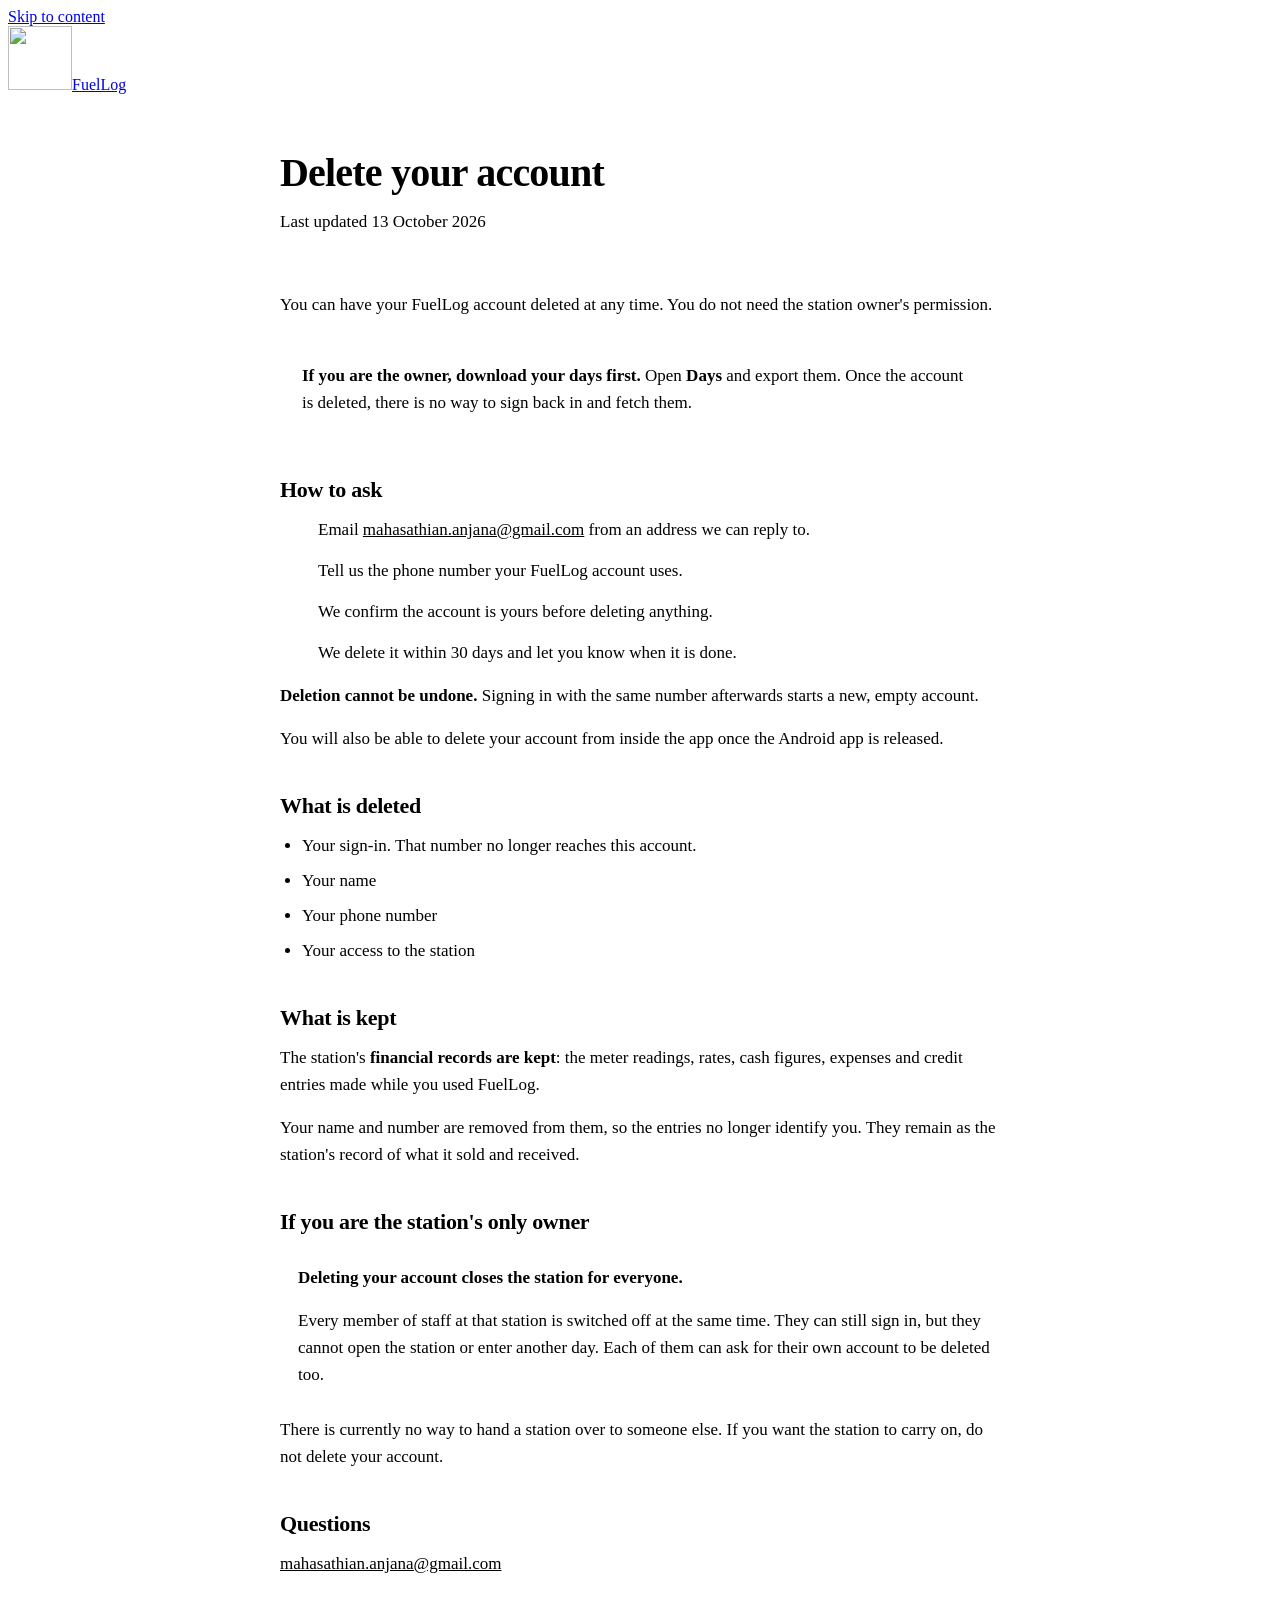
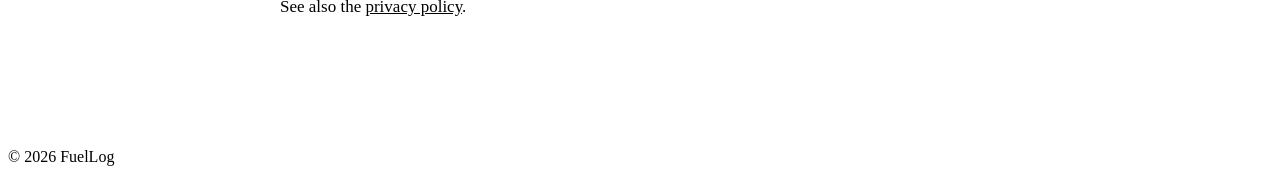
==== delete-account.html @ a1a4bcb1 "Add the page for deleting an account" ====
<!doctype html>
<html lang="en">
<head>
<meta charset="utf-8">
<meta name="viewport" content="width=device-width, initial-scale=1, viewport-fit=cover">
<title>Delete your account · FuelLog</title>
<meta name="description" content="How to delete your FuelLog account, what is removed, and what is kept.">
<meta name="theme-color" content="#f2f2f7">
<link rel="icon" href="assets/icon-64.png" type="image/png">
<link rel="apple-touch-icon" href="assets/icon-180.png">
<link rel="stylesheet" href="assets/fonts/fonts.css">
<link rel="stylesheet" href="styles.css?v=75">
<style>
  .doc{ max-width:720px; margin:0 auto; padding:0 24px 96px; }
  .doc-head{ padding:56px 0 32px; border-bottom:1px solid var(--grey3); margin-bottom:8px; }
  .doc-head h1{ font-size:40px; line-height:46px; letter-spacing:-.8px; font-weight:700; color:var(--ink); margin:0 0 12px; }
  .doc-date{ font-size:15px; color:var(--grey2); margin:0; }
  .doc h2{ font-size:22px; line-height:28px; letter-spacing:-.3px; font-weight:600; color:var(--ink); margin:40px 0 12px; }
  .doc h3{ font-size:17px; line-height:24px; font-weight:600; color:var(--ink); margin:28px 0 8px; }
  .doc p, .doc li{ font-size:17px; line-height:27px; color:var(--grey1); }
  .doc p{ margin:0 0 16px; }
  .doc ul, .doc ol{ margin:0 0 16px; padding-left:22px; }
  .doc li{ margin-bottom:8px; }
  .doc ul{ list-style:disc; }
  .doc ul li{ display:list-item; }
  .doc a{ color:var(--brand-text); }
  .doc strong{ color:var(--ink); font-weight:600; }
  .doc-note{ background:var(--grey4); border-radius:var(--r-card); padding:20px 22px; margin:24px 0; }
  .doc-note p:last-child{ margin-bottom:0; }
  /* The one warning on the page that has to stop somebody. Not red as decoration -- deleting a sole owner's account closes the station behind them,
     and that is the single consequence a person could take here without meaning to. */
  .doc-warn{ border-left:3px solid var(--negative); padding:4px 0 4px 18px; margin:24px 0; }
  .doc-warn p:last-child{ margin-bottom:0; }
  .doc .steps{ display:block; counter-reset:step; list-style:none; padding-left:0; margin:0 0 16px; gap:0; grid-template-columns:none; }
  .steps li{ position:relative; padding-left:38px; margin-bottom:14px; }
  .steps li::before{
    counter-increment:step; content:counter(step);
    position:absolute; left:0; top:1px;
    width:26px; height:26px; border-radius:50%;
    background:var(--brand); color:#fff;
    font-size:14px; font-weight:600; line-height:26px; text-align:center;
  }
  @media (max-width:600px){
    .doc-head h1{ font-size:32px; line-height:38px; }
    .doc p, .doc li{ font-size:16px; line-height:26px; }
  }
</style>
</head>
<body>

<a class="skip" href="#main">Skip to content</a>

<header class="nav" id="nav">
  <div class="wrap nav-in">
    <a class="wordmark" href="index.html"><img src="assets/icon-64.png" alt="" width="64" height="64">FuelLog</a>
  </div>
</header>

<main id="main" class="doc">

  <div class="doc-head">
    <h1>Delete your account</h1>
    <p class="doc-date">Last updated 13 October 2026</p>
  </div>

  <p>You can have your FuelLog account deleted at any time. You do not need the station owner's permission.</p>

  <div class="doc-note">
    <p><strong>If you are the owner, download your days first.</strong> Open <strong>Days</strong> and export them. Once the account is deleted, there is no way to sign back in and fetch them.</p>
  </div>

  <h2>How to ask</h2>

  <ol class="steps">
    <li>Email <a href="mailto:mahasathian.anjana@gmail.com">mahasathian.anjana@gmail.com</a> from an address we can reply to.</li>
    <li>Tell us the phone number your FuelLog account uses.</li>
    <li>We confirm the account is yours before deleting anything.</li>
    <li>We delete it within 30 days and let you know when it is done.</li>
  </ol>

  <p><strong>Deletion cannot be undone.</strong> Signing in with the same number afterwards starts a new, empty account.</p>

  <p>You will also be able to delete your account from inside the app once the Android app is released.</p>

  <h2>What is deleted</h2>

  <ul>
    <li>Your sign-in. That number no longer reaches this account.</li>
    <li>Your name</li>
    <li>Your phone number</li>
    <li>Your access to the station</li>
  </ul>

  <h2>What is kept</h2>

  <p>The station's <strong>financial records are kept</strong>: the meter readings, rates, cash figures, expenses and credit entries made while you used FuelLog.</p>

  <p>Your name and number are removed from them, so the entries no longer identify you. They remain as the station's record of what it sold and received.</p>

  <h2>If you are the station's only owner</h2>

  <div class="doc-warn">
    <p><strong>Deleting your account closes the station for everyone.</strong></p>
    <p>Every member of staff at that station is switched off at the same time. They can still sign in, but they cannot open the station or enter another day. Each of them can ask for their own account to be deleted too.</p>
  </div>

  <p>There is currently no way to hand a station over to someone else. If you want the station to carry on, do not delete your account.</p>

  <h2>Questions</h2>

  <p><a href="mailto:mahasathian.anjana@gmail.com">mahasathian.anjana@gmail.com</a></p>

  <p>See also the <a href="privacy.html">privacy policy</a>.</p>

</main>

<footer class="foot">
  <div class="wrap">
    <p>&copy; 2026 FuelLog</p>
  </div>
</footer>

</body>
</html>
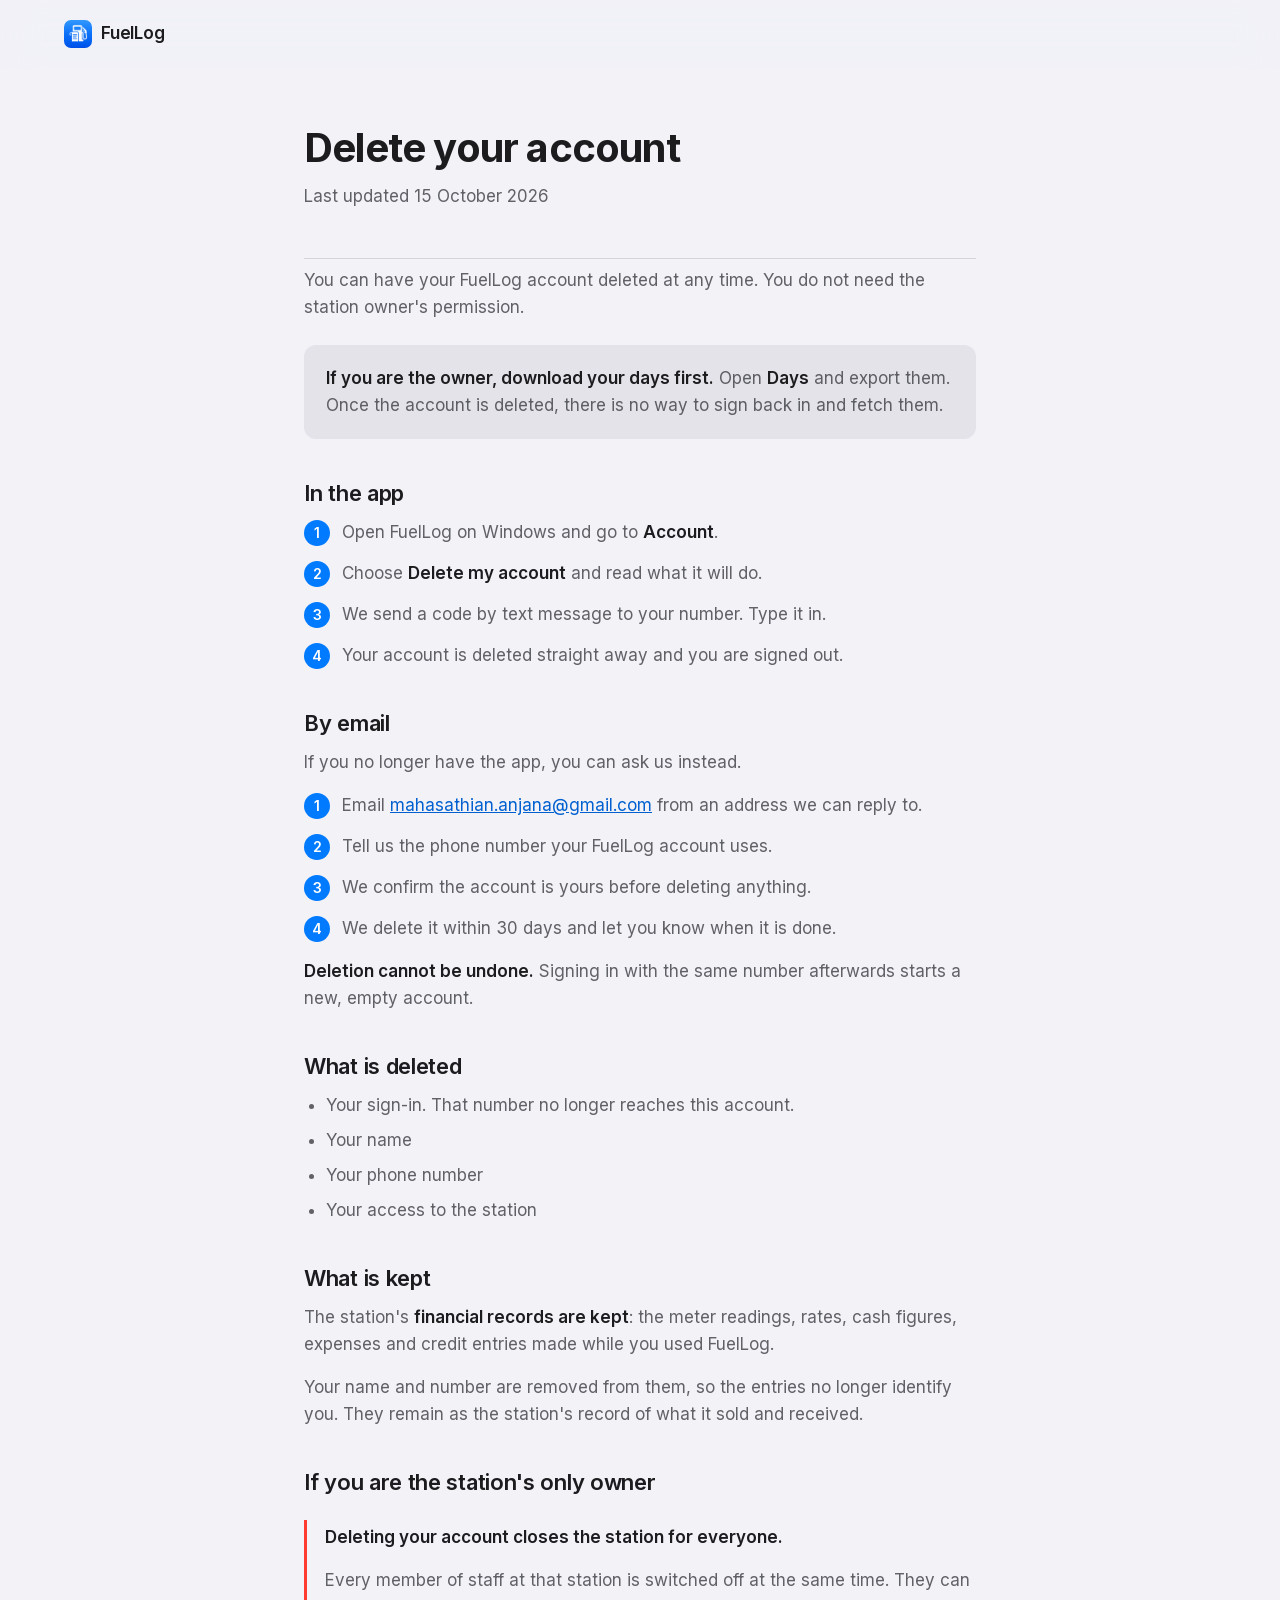
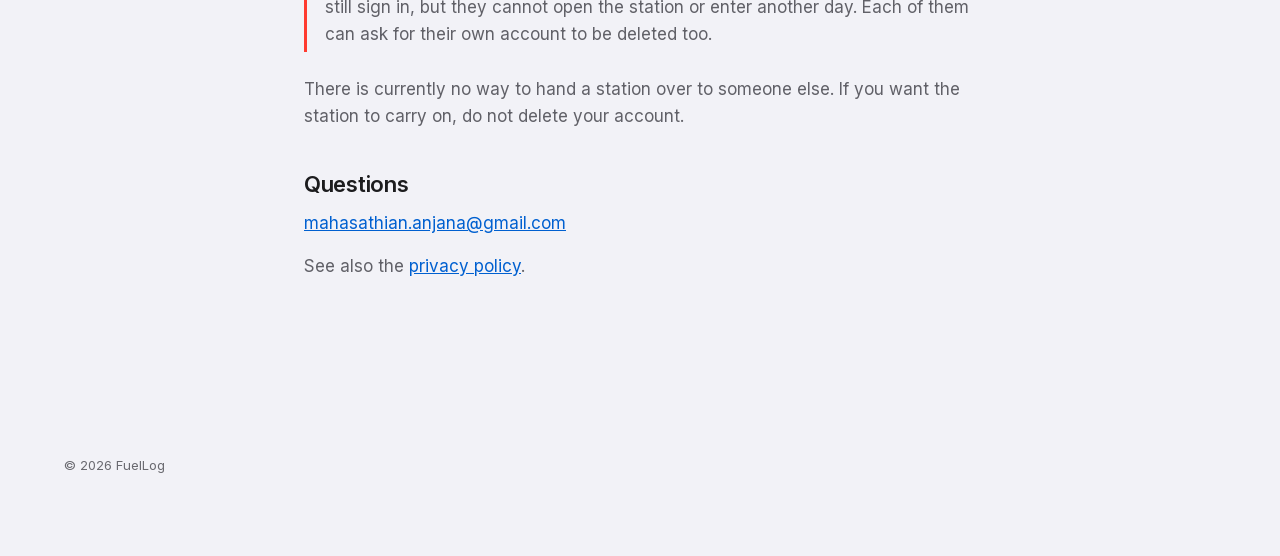
==== commit 342184db: "Explain deleting an account from the Windows app" ====
--- a/delete-account.html
+++ b/delete-account.html
@@ -60,7 +60,7 @@
 
   <div class="doc-head">
     <h1>Delete your account</h1>
-    <p class="doc-date">Last updated 13 October 2026</p>
+    <p class="doc-date">Last updated 15 October 2026</p>
   </div>
 
   <p>You can have your FuelLog account deleted at any time. You do not need the station owner's permission.</p>
@@ -69,7 +69,18 @@
     <p><strong>If you are the owner, download your days first.</strong> Open <strong>Days</strong> and export them. Once the account is deleted, there is no way to sign back in and fetch them.</p>
   </div>
 
-  <h2>How to ask</h2>
+  <h2>In the app</h2>
+
+  <ol class="steps">
+    <li>Open FuelLog on Windows and go to <strong>Account</strong>.</li>
+    <li>Choose <strong>Delete my account</strong> and read what it will do.</li>
+    <li>We send a code by text message to your number. Type it in.</li>
+    <li>Your account is deleted straight away and you are signed out.</li>
+  </ol>
+
+  <h2>By email</h2>
+
+  <p>If you no longer have the app, you can ask us instead.</p>
 
   <ol class="steps">
     <li>Email <a href="mailto:mahasathian.anjana@gmail.com">mahasathian.anjana@gmail.com</a> from an address we can reply to.</li>
@@ -80,7 +91,6 @@
 
   <p><strong>Deletion cannot be undone.</strong> Signing in with the same number afterwards starts a new, empty account.</p>
 
-  <p>You will also be able to delete your account from inside the app once the Android app is released.</p>
 
   <h2>What is deleted</h2>
 
--- a/assets/fonts/fonts.css
+++ b/assets/fonts/fonts.css
@@ -0,0 +1,44 @@
+
+@font-face{
+  font-family:'Inter';
+  font-style:normal;
+  font-weight:400 700;
+  font-display:swap;
+  src:url('inter-latin.woff2') format('woff2');
+  unicode-range:U+0000-00FF, U+0131, U+0152-0153, U+02BB-02BC, U+02C6, U+02DA, U+02DC, U+0304, U+0308, U+0329, U+2000-206F, U+20AC, U+2122, U+2191, U+2193, U+2212, U+2215, U+FEFF, U+FFFD;
+}
+
+@font-face{
+  font-family:'Inter';
+  font-style:normal;
+  font-weight:400 700;
+  font-display:swap;
+  src:url('inter-latin-ext.woff2') format('woff2');
+  unicode-range:U+0100-02BA, U+02BD-02C5, U+02C7-02CC, U+02CE-02D7, U+02DD-02FF, U+0304, U+0308, U+0329, U+1D00-1DBF, U+1E00-1E9F, U+1EF2-1EFF, U+2020, U+20A0-20AB, U+20AD-20C0, U+2113, U+2C60-2C7F, U+A720-A7FF;
+}
+
+@font-face{
+  font-family:'Geist Mono';
+  font-style:normal;
+  font-weight:400 700;
+  font-display:swap;
+  src:url('geist-mono-latin.woff2') format('woff2');
+  unicode-range:U+0000-00FF, U+0131, U+0152-0153, U+02BB-02BC, U+02C6, U+02DA, U+02DC, U+0304, U+0308, U+0329, U+2000-206F, U+20AC, U+2122, U+2191, U+2193, U+2212, U+2215, U+FEFF, U+FFFD;
+}
+
+@font-face{
+  font-family:'Kalam';
+  font-style:normal;
+  font-weight:300;
+  font-display:swap;
+  src:url('kalam-300-latin.woff2') format('woff2');
+  unicode-range:U+0000-00FF, U+0131, U+0152-0153, U+02BB-02BC, U+02C6, U+02DA, U+02DC, U+0304, U+0308, U+0329, U+2000-206F, U+20AC, U+2122, U+2191, U+2193, U+2212, U+2215, U+FEFF, U+FFFD;
+}
+@font-face{
+  font-family:'Kalam';
+  font-style:normal;
+  font-weight:400;
+  font-display:swap;
+  src:url('kalam-400-latin.woff2') format('woff2');
+  unicode-range:U+0000-00FF, U+0131, U+0152-0153, U+02BB-02BC, U+02C6, U+02DA, U+02DC, U+0304, U+0308, U+0329, U+2000-206F, U+20AC, U+2122, U+2191, U+2193, U+2212, U+2215, U+FEFF, U+FFFD;
+}
--- a/styles.css
+++ b/styles.css
@@ -0,0 +1,1074 @@
+
+:root{
+  --ink:          #1c1c1e;
+  --grey1:        rgba(60,60,67,.80);
+  --grey2:        rgba(60,60,67,.75);
+  --grey3:        rgba(60,60,67,.16);
+  --grey4:        rgba(118,118,128,.12);
+  --surface:      #ffffff;
+  --tint:         #f2f2f7;
+  --brand:        #007aff;
+  --brand-text:   #0060d0;
+  --negative:     #ff3b30;
+  --positive:     #34c759;
+  --progress:     #f5a623;
+
+  --dark-ink:     #ffffff;
+  --dark-grey1:   rgba(235,235,245,.60);
+  --dark-grey2:   rgba(235,235,245,.55);
+  --dark-grey3:   rgba(84,84,88,.60);
+  --dark-grey4:   rgba(118,118,128,.24);
+  --dark-surface: #1c1c1e;
+  --dark-tint:    #000000;
+  --dark-brand:   #0a84ff;
+
+  --r-card:       12px;
+  --gutter:       120px;
+  --maxw:         1200px;
+
+  --sans: "Inter", -apple-system, BlinkMacSystemFont, "Segoe UI", Roboto, sans-serif;
+  --mono: "Geist Mono", ui-monospace, SFMono-Regular, Menlo, "Roboto Mono", monospace;
+}
+
+*,*::before,*::after{ box-sizing:border-box; }
+
+html{ -webkit-text-size-adjust:100%; scroll-behavior:smooth; }
+@media (prefers-reduced-motion:reduce){ html{ scroll-behavior:auto; } }
+
+body{
+  margin:0;
+  background:var(--tint);
+  color:var(--ink);
+  font-family:var(--sans);
+  font-size:17px;
+  line-height:1.5;
+  -webkit-font-smoothing:antialiased;
+  overflow-x:hidden;
+}
+
+h1,h2,h3,h4,p,dl,dd,dt,ul,figure{ margin:0; }
+ul{ padding:0; list-style:none; }
+a{ color:inherit; }
+
+.skip{
+  position:absolute; left:-9999px; top:0; z-index:200;
+  background:var(--ink); color:#fff; padding:12px 20px; border-radius:0 0 10px 0;
+  text-decoration:none; font-weight:600;
+}
+.skip:focus{ left:0; }
+
+.wrap{ width:100%; max-width:calc(var(--maxw) + var(--gutter) * 2); margin-inline:auto; padding-inline:var(--gutter); }
+
+.nav{
+  position:sticky; top:0; z-index:100;
+  background:rgba(242,242,247,.86);
+  backdrop-filter:saturate(180%) blur(20px);
+  -webkit-backdrop-filter:saturate(180%) blur(20px);
+  border-bottom:1px solid transparent;
+  transition:border-color .25s ease, background .25s ease;
+}
+.nav.is-stuck{ border-bottom-color:var(--grey3); }
+@supports not ((backdrop-filter:blur(1px)) or (-webkit-backdrop-filter:blur(1px))){
+  .nav{ background:var(--tint); }
+}
+.nav-in{ display:flex; align-items:center; gap:24px; height:68px; }
+.wordmark{
+  display:flex; align-items:center; gap:9px;
+  font-size:17px; font-weight:600; letter-spacing:-.01em; text-decoration:none;
+}
+.wordmark img{ width:28px; height:28px; border-radius:7px; display:block; }
+.nav-links{ margin-left:auto; display:flex; gap:22px; }
+.nav-links a{
+  font-size:15px; color:var(--grey1); text-decoration:none;
+  padding:4px 0; border-bottom:1.5px solid transparent; transition:color .2s ease, border-color .2s ease;
+}
+.nav-links a:hover{ color:var(--ink); }
+.nav-links a.is-active{ color:var(--ink); border-bottom-color:var(--ink); }
+
+.sec{ padding-block:92px; }
+.sec--last{ padding-bottom:0; }
+
+.eyebrow{ font-size:15px; font-weight:600; color:var(--grey2); margin-bottom:8px; }
+.eyebrow--dark{ color:var(--dark-grey1); }
+
+.h1{ font-size:54px; line-height:60px; letter-spacing:-1.4px; font-weight:700; }
+.h2{ font-size:40px; line-height:46px; letter-spacing:-.9px; font-weight:700; }
+.h2--dark{ color:var(--dark-ink); }
+.h2--tight{ max-width:560px; }
+.h2--mid{ max-width:640px; }
+.h2--wide{ max-width:920px; }
+
+.lead{ font-size:19px; line-height:29px; color:var(--grey1); max-width:56ch; }
+.h2 + .lead{ margin-top:18px; }
+.lead--sm{ font-size:18px; line-height:28px; }
+.fine{ font-size:15px; color:var(--grey2); max-width:52ch; }
+
+.mono-label{
+  font-size:13px; font-weight:500; letter-spacing:.8px;
+  color:var(--grey2); margin-bottom:8px;
+}
+
+.hero{ padding-top:74px; padding-bottom:40px; }
+.hero-grid{ display:grid; grid-template-columns:minmax(0,1fr) 336px; gap:64px; align-items:start; }
+.hero-copy .h1{ margin-block:8px 26px; }
+.status{ font-size:17px; font-weight:600; color:var(--brand-text); margin-block:30px 8px; }
+.lead.is-status{ color:var(--brand-text); font-weight:600; }
+.inuse{ font-size:15px; font-weight:500; margin-bottom:20px; }
+
+.odo-sec{ padding-block:40px 60px; }
+.odo-card{
+  background:var(--surface); border-radius:20px;
+  padding:28px 28px 22px; margin-bottom:16px;
+  box-shadow:0 1px 0 rgba(0,0,0,.03), 0 40px 80px -48px rgba(28,24,12,.25);
+  user-select:none; -webkit-user-select:none;
+}
+.odo-plate{ position:relative; }
+.odo-plate-head{
+  display:flex; justify-content:space-between; gap:16px; margin-bottom:14px;
+  font-family:var(--mono); font-size:12px; font-weight:500; letter-spacing:1.6px; text-transform:uppercase;
+  color:var(--grey2);
+}
+
+.odo-window{
+  position:relative; background:var(--tint); border-radius:16px;
+  height:200px; display:flex; align-items:center; gap:10px;
+  padding:16px 22px; overflow:hidden;
+}
+.drum{
+  position:relative; flex:1 1 0; min-width:0; height:168px; border-radius:12px; overflow:hidden;
+  background:var(--surface);
+}
+.drum--frac .drum-strip span{ color:var(--grey2); }
+.drum::after{
+  content:""; position:absolute; inset:0; pointer-events:none;
+  background:linear-gradient(180deg, #fff 0%, rgba(255,255,255,0) 26%, rgba(255,255,255,0) 74%, #fff 100%);
+}
+.drum-strip{
+  position:absolute; left:0; right:0; top:0;
+  display:flex; flex-direction:column;
+  will-change:transform;
+  transform:translateY(calc(var(--pos,0) * -168px));
+}
+.drum-strip span{
+  height:168px; display:flex; align-items:center; justify-content:center;
+  font-size:104px; font-weight:600; letter-spacing:-.02em; line-height:1; color:var(--ink);
+  font-variant-numeric:tabular-nums;
+}
+.odo-dot{
+  flex:0 0 10px; width:10px; height:10px; border-radius:50%;
+  background:var(--ink); align-self:flex-end; margin-bottom:30px;
+}
+
+.odo-slider{
+  position:absolute; width:1px; height:1px; margin:-1px; padding:0; border:0;
+  overflow:hidden; clip:rect(0 0 0 0); clip-path:inset(50%); white-space:nowrap; opacity:0;
+}
+.odo-scale{
+  position:relative; height:66px; margin-top:20px; overflow:hidden;
+  border-radius:12px; background:var(--tint);
+  cursor:grab; touch-action:pan-y;
+}
+.odo-scale.is-dragging{ cursor:grabbing; }
+.odo-slider:focus-visible + .odo-scale{ outline:3px solid var(--brand); outline-offset:3px; }
+.odo-scale::after{
+  content:""; position:absolute; inset:0; pointer-events:none;
+  background:linear-gradient(90deg, var(--tint) 0%, rgba(242,242,247,0) 22%, rgba(242,242,247,0) 78%, var(--tint) 100%);
+}
+.odo-ticks{
+  position:absolute; left:0; top:0; bottom:0; will-change:transform;
+  background:
+    linear-gradient(90deg, rgba(60,60,67,.6) 0 1px, transparent 1px) 0 10px / 100px 26px repeat-x,
+    linear-gradient(90deg, rgba(60,60,67,.36) 0 1px, transparent 1px) 0 10px / 50px 18px repeat-x,
+    linear-gradient(90deg, rgba(60,60,67,.22) 0 1px, transparent 1px) 0 10px / 10px 11px repeat-x;
+}
+.odo-ticks span{
+  position:absolute; top:40px; width:48px; margin-left:-24px; text-align:center;
+  font-family:var(--mono); font-size:11px; font-weight:500; color:var(--grey2);
+  font-variant-numeric:tabular-nums;
+}
+.odo-needle{
+  position:absolute; left:50%; top:4px; bottom:4px; width:2px; margin-left:-1px; z-index:2;
+  background:var(--ink); border-radius:1px;
+}
+.odo-needle::before{
+  content:""; position:absolute; left:50%; top:-4px; margin-left:-6px;
+  border-left:6px solid transparent; border-right:6px solid transparent; border-top:7px solid var(--ink);
+}
+
+.odo-hint{
+  font-size:13px; color:var(--grey2); text-align:center;
+  margin-top:12px; transition:color .2s ease;
+}
+.odo-hint.is-refused{ color:var(--negative); font-weight:500; }
+
+.odo-sum{
+  display:flex; align-items:flex-start; gap:28px;
+  margin:28px 0 18px; padding-top:24px; border-top:1px solid var(--grey3);
+}
+.odo-term{ display:grid; gap:4px; }
+.odo-term--total{ padding-left:4px; }
+.odo-k{ font-size:13px; color:var(--grey2); }
+.odo-v{ font-size:28px; font-weight:600; letter-spacing:-.5px; line-height:36px; font-variant-numeric:tabular-nums; }
+.odo-term--total .odo-v{ font-size:34px; color:var(--brand-text); }
+.odo-s{ font-family:var(--mono); font-size:12px; color:var(--grey2); font-variant-numeric:tabular-nums; }
+.odo-op{ font-size:26px; font-weight:300; color:var(--grey2); padding-top:22px; }
+
+.odo-cap{ font-size:15px; color:var(--grey2); max-width:80ch; }
+
+.tear-sec{ padding-top:20px; }
+.tear-grid{ display:grid; grid-template-columns:330px minmax(0,1fr); gap:56px; align-items:center; }
+.tear-copy .h2{ margin-bottom:16px; }
+.tear-read{ margin-top:30px; }
+.tear-read > div{ padding-block:14px; border-top:1px solid var(--grey3); }
+.tear-k{ font-size:13px; color:var(--grey2); }
+.tear-v{ font-size:30px; font-weight:700; letter-spacing:-.6px; line-height:38px; font-variant-numeric:tabular-nums; }
+.tear-pen{ color:#1e2b5e; }
+.tear-fig{ display:none; }
+.tear-wait{ color:var(--grey3); }
+.tear-wait--text{ font-size:16px; font-weight:400; letter-spacing:0; color:var(--grey2); }
+.is-revealed .tear-fig{ display:inline; }
+.is-revealed .tear-wait{ display:none; }
+.tear-gap{ position:relative; }
+.tear-gap .tear-fig{ color:var(--brand-text); }
+.tear-gap-note{ font-size:15px; line-height:22px; color:var(--grey1); margin-top:6px; opacity:0; transition:opacity .3s ease; }
+.tear-gap-note b{ display:inline-block; min-width:46px; font-weight:600; color:var(--ink); font-variant-numeric:tabular-nums; }
+.is-revealed .tear-gap-note{ opacity:1; }
+.tear-gap-heading{ display:flex; align-items:center; justify-content:space-between; gap:12px; min-height:25px; margin-bottom:4px; }
+.tear-stamp{
+  display:inline-flex; align-items:center; flex:none; padding:3px 9px;
+  border:1px solid rgba(0,96,208,.2); border-radius:4px;
+  background:rgba(0,96,208,.06); color:var(--brand-text);
+  font:500 11px/16px var(--sans); letter-spacing:.02em;
+  visibility:hidden; opacity:0; pointer-events:none;
+  transition:opacity .2s ease, visibility .2s ease;
+}
+.is-caught .tear-stamp{ visibility:visible; opacity:1; }
+
+.tear-stage{
+  position:relative; width:100%; max-width:540px; justify-self:center; height:calc(820px * var(--k,1));
+  touch-action:pan-y; cursor:ew-resize; user-select:none; -webkit-user-select:none;
+}
+.tear-canvas{ position:absolute; left:0; top:0; width:600px; height:820px; transform:scale(var(--k,1)); transform-origin:0 0; }
+.tear-app{
+  position:absolute; inset:0; border-radius:6px; padding:30px;
+  background:#e8eaee; box-shadow:0 30px 60px -36px rgba(28,24,12,.45);
+}
+.tw{ height:100%; background:#fff; border-radius:12px; overflow:hidden; box-shadow:0 8px 24px rgba(0,0,0,.08); }
+.tw-bar{ display:flex; justify-content:space-between; align-items:center; height:38px; padding:0 16px; background:#f6f7f9; border-bottom:1px solid #e4e6ea; }
+.tw-name{ display:flex; align-items:center; gap:8px; font-size:12px; font-weight:500; color:#3a3b40; }
+.tw-name img{ border-radius:3px; }
+.tw-ctrl{ display:flex; gap:14px; }
+.tw-ctrl i{ width:9px; height:9px; border:1.2px solid #8a8c92; border-radius:1px; }
+.tw-ctrl i:first-child{ height:0; border-width:1.2px 0 0; align-self:center; }
+.tw-body{ padding:20px 28px; }
+.tw-k{ font-family:var(--mono); font-size:11px; letter-spacing:.8px; text-transform:uppercase; color:#7a7c82; }
+.tw-hero{ font-size:46px; font-weight:700; letter-spacing:-1.4px; line-height:56px; font-variant-numeric:tabular-nums; }
+.tw-sub{ font-size:12px; color:#7a7c82; margin-bottom:12px; }
+.tw-rows p{ display:flex; justify-content:space-between; font-size:14px; height:34px; align-items:center; border-bottom:1px solid #eceef1; padding-inline:8px; margin-inline:-8px; border-radius:6px; }
+.tw-rows b{ font-weight:500; font-variant-numeric:tabular-nums; }
+.tw-rows .tw-total{ border-bottom:0; border-top:1.5px solid var(--ink); border-radius:0; font-weight:600; margin-top:4px; }
+.tw-rows .tw-total b{ font-weight:700; }
+.tw-rows .tw-sale{ font-weight:600; }
+.tw-k--gap{ margin-top:22px; margin-bottom:4px; }
+.tw-lit{ transition:background .4s ease, color .4s ease; }
+.is-revealed .tw-lit{ background:#e6eefc; color:var(--brand-text); font-weight:600; border-bottom-color:transparent; }
+
+.tear-paper-wrap{ position:absolute; inset:0; filter:drop-shadow(5px 0 7px rgba(28,24,12,.22)); }
+.tear-paper{
+  position:absolute; inset:0; border-radius:3px; overflow:hidden;
+  background:
+    linear-gradient(90deg, transparent 92px, rgba(229,154,174,.8) 92px 93px, transparent 93px 97px, rgba(229,154,174,.8) 97px 98px, transparent 98px 362px,
+      rgba(229,154,174,.8) 362px 363px, transparent 363px 367px, rgba(229,154,174,.8) 367px 368px, transparent 368px 556px,
+      rgba(229,154,174,.8) 556px 557px, transparent 557px 561px, rgba(229,154,174,.8) 561px 562px, transparent 562px),
+    linear-gradient(180deg, transparent 84px, rgba(229,154,174,.8) 84px 85px, transparent 85px 88px, rgba(229,154,174,.8) 88px 89px, transparent 89px),
+    repeating-linear-gradient(180deg, rgba(157,184,218,.8) 0 1px, transparent 1px 33px) 0 96px / 100% calc(100% - 96px) no-repeat,
+    #fbf8ef;
+  font-family:'Kalam', 'Segoe Print', cursive; font-weight:400; color:#1e2b5e;
+}
+.nb{
+  position:absolute; left:calc(var(--x) * 1px); top:calc(var(--b) * 1px - 1.02em);
+  font-size:var(--s, 24px); line-height:1; white-space:nowrap; letter-spacing:.015em;
+  transform:rotate(var(--r, 0deg)); transform-origin:0 100%;
+}
+.nb--r{ left:auto; right:calc((600 - var(--rx)) * 1px); transform-origin:100% 100%; }
+.nb--wide{ letter-spacing:.03em; font-size:22px; }
+.nb--cash{ font-weight:400; }
+.nb--faint{ opacity:.85; }
+.nb-ink{ position:absolute; inset:0; fill:none; stroke:#26389a; stroke-width:1.6; stroke-linecap:round; stroke-linejoin:round; }
+.nb-ring{
+  position:absolute; border:2.5px solid var(--brand); border-radius:50%; transform:rotate(var(--r, -3deg));
+  opacity:0; transition:opacity .3s ease;
+}
+.nb-tag{
+  position:absolute; padding:4px 9px; border-radius:6px; background:var(--brand); color:#fff;
+  font:600 12px/1.2 var(--sans, Inter), system-ui, sans-serif; white-space:nowrap;
+  opacity:0; transform:translateY(4px); transition:opacity .3s ease, transform .3s ease;
+}
+.is-checked .nb-ring, .is-checked .nb-tag{ opacity:1; transform:none; }
+.is-checked .nb-ring{ transform:rotate(var(--r, -3deg)); }
+@media (prefers-reduced-motion:reduce){ .nb-ring, .nb-tag{ transition:none; } }
+
+.tear-handle{
+  position:absolute; top:50%; left:calc(100% * var(--seam,1)); z-index:3;
+  width:58px; height:58px; margin:-29px 0 0 -29px; border-radius:50%;
+  display:flex; align-items:center; justify-content:center; gap:6px;
+  background:var(--ink); color:#fff; font-size:22px; font-weight:700; line-height:1;
+  box-shadow:0 10px 24px rgba(0,0,0,.28); pointer-events:none;
+  transition:transform .2s ease;
+}
+.tear-stage.is-dragging .tear-handle{ transform:scale(1.08); }
+.tear-stage:not(.is-touched) .tear-handle{ animation:tear-nudge 3.2s ease-in-out 1.2s infinite; }
+@keyframes tear-nudge{ 0%,70%,100%{ translate:0 0; } 78%{ translate:-14px 0; } 86%{ translate:0 0; } 92%{ translate:-6px 0; } }
+@media (prefers-reduced-motion:reduce){ .tear-stage .tear-handle{ animation:none; } .tear-stamp{ transition:none; } }
+.tear-range{
+  position:absolute; width:1px; height:1px; margin:-1px; border:0; padding:0;
+  overflow:hidden; clip:rect(0 0 0 0); clip-path:inset(50%); opacity:0;
+}
+.tear-range:focus-visible ~ .tear-handle,
+.tear-stage:has(.tear-range:focus-visible) .tear-handle{ outline:3px solid var(--brand); outline-offset:3px; }
+
+.pain-grid{
+  display:grid; grid-template-columns:repeat(4,1fr); gap:24px;
+  margin-top:42px;
+}
+.pain{
+  background:var(--surface); border-radius:var(--r-card);
+  padding:24px; min-height:250px;
+}
+.pain h3{ font-size:19px; line-height:24px; font-weight:600; margin-bottom:12px; }
+.pain p{ font-size:15px; line-height:22px; color:var(--grey1); }
+.turn{ font-size:22px; line-height:28px; font-weight:600; margin-top:40px; }
+
+.steps{ display:grid; grid-template-columns:repeat(3,1fr); gap:32px; margin-top:56px; }
+.step-n{
+  display:flex; align-items:center; justify-content:center;
+  width:36px; height:36px; border-radius:50%;
+  background:var(--ink); color:#fff; font-size:17px; font-weight:600;
+}
+.step-h{ font-size:22px; line-height:28px; font-weight:600; margin-block:20px 10px; }
+.step-p{ font-size:16px; line-height:24px; color:var(--grey1); max-width:38ch; }
+.step .device{ margin-top:28px; }
+
+.bullets{ display:grid; gap:28px; margin-top:34px; }
+.tear-proof{ grid-template-columns:repeat(4,minmax(0,1fr)); gap:32px; margin-top:64px; }
+.bullets li{ position:relative; padding-left:22px; }
+.bullets li::before{
+  content:""; position:absolute; left:0; top:9px;
+  width:6px; height:6px; border-radius:3px; background:var(--ink);
+}
+.bullets b{ display:block; font-size:18px; font-weight:600; }
+.bullets span{ display:block; font-size:16px; color:var(--grey1); margin-top:3px; }
+
+.barcode{
+  height:44px; margin-top:22px;
+  background:repeating-linear-gradient(90deg,
+    #16181b 0 6px, transparent 6px 12px,
+    #16181b 12px 16px, transparent 16px 22px,
+    #16181b 22px 28px, transparent 28px 36px,
+    #16181b 36px 38px, transparent 38px 44px,
+    #16181b 44px 50px, transparent 50px 58px);
+  background-position:center; background-size:auto 100%;
+  margin-inline:auto; width:245px;
+}
+
+.feat-grid{ display:grid; grid-template-columns:repeat(auto-fit, minmax(300px, 1fr)); gap:24px; margin-top:52px; align-items:start; }
+.feat-card{ background:var(--surface); border-radius:var(--r-card); padding:4px 20px; }
+.feat-row{ padding-block:14px; border-bottom:1px solid var(--grey3); }
+.feat-row:last-child{ border-bottom:0; }
+.feat-row b{ display:block; font-size:17px; font-weight:600; }
+.feat-row span{ display:block; font-size:15px; color:var(--grey1); margin-top:2px; }
+
+.gallery{ display:grid; grid-template-columns:repeat(4,1fr); gap:32px; margin-top:52px; }
+.shot figcaption{ margin-top:22px; }
+.shot figcaption b{ display:block; font-size:17px; font-weight:600; }
+.shot figcaption span{ display:block; font-size:15px; color:var(--grey1); margin-top:2px; }
+
+.trust-grid{ display:grid; grid-template-columns:repeat(2,1fr); gap:24px; margin-top:44px; }
+.trust{ background:var(--surface); border-radius:var(--r-card); padding:24px; }
+.trust h3{ font-size:20px; font-weight:600; margin-bottom:12px; }
+.trust p{ font-size:16px; line-height:24px; color:var(--grey1); }
+
+.dark-card{
+  background:var(--dark-tint); border-radius:var(--r-card);
+  padding:56px; display:grid; grid-template-columns:minmax(0,1fr) 260px; gap:48px; align-items:center;
+}
+.dark-card .h2{ margin-block:8px 36px; }
+.dark-list{ display:grid; gap:24px; }
+.dark-list dt{ font-size:17px; font-weight:600; color:var(--dark-ink); }
+.dark-list dd{ font-size:15px; color:var(--dark-grey1); margin:2px 0 0; }
+
+.owners-grid{ display:grid; grid-template-columns:minmax(0,620px) minmax(0,1fr); gap:60px; align-items:center; }
+.owners-copy .h2{ margin-block:8px 22px; }
+.owners-phones{ display:flex; gap:20px; justify-content:flex-end; }
+.device--offset{ margin-top:60px; }
+
+.faq{ margin-top:48px; border-top:1px solid var(--grey3); }
+.qa{
+  display:grid; grid-template-columns:minmax(0,460px) minmax(0,1fr); gap:60px;
+  padding-block:28px; border-bottom:1px solid var(--grey3);
+}
+.qa h3{ font-size:19px; line-height:26px; font-weight:600; }
+.qa p{ font-size:17px; line-height:26px; color:var(--grey1); }
+
+.final{
+  background:var(--surface); border-radius:var(--r-card);
+  padding:56px; display:flex; align-items:center; justify-content:space-between; gap:40px;
+}
+.final .lead{ margin-top:12px; }
+.final-icon{
+  flex:0 0 auto; width:76px; height:76px; border-radius:18px; display:block;
+  box-shadow:0 10px 24px rgba(28,28,30,.18);
+}
+
+.foot{ padding-block:64px 80px; font-size:13px; color:var(--grey2); }
+
+.foot-links{ display:flex; flex-wrap:wrap; gap:8px 24px; margin-bottom:12px; }
+.foot-links a{ color:var(--brand-text); text-decoration:none; }
+.foot-links a:hover{ text-decoration:underline; }
+
+.hero-phone .device   { --scale:1;     }
+.step .device         { --scale:0.804; }
+.shot .device         { --scale:0.821; }
+.owners-phones .device{ --scale:0.833; }
+.dark-phone .device   { --scale:0.762; }
+
+.device{
+  --dw:336; --dh:700; --scale:1;
+  width:calc(var(--dw) * var(--scale) * 1px);
+  height:calc(var(--dh) * var(--scale) * 1px);
+  flex:0 0 auto;
+}
+.device-body{
+  width:calc(var(--dw) * 1px);
+  height:calc(var(--dh) * 1px);
+  transform:scale(var(--scale));
+  transform-origin:top left;
+  background:#1c1c1e;
+  border-radius:56px;
+  padding:10px;
+  box-shadow:0 30px 70px rgba(28,28,30,.22), 0 2px 8px rgba(28,28,30,.12);
+}
+.device-body--dark{ background:#3a3a3c; }
+
+.scr{
+  --scr-tint:var(--tint); --scr-surface:var(--surface); --scr-ink:var(--ink);
+  --scr-grey1:var(--grey1); --scr-grey2:var(--grey2);
+  --scr-grey3:var(--grey3); --scr-grey4:var(--grey4); --scr-brand:var(--brand);
+
+  position:relative; width:100%; height:100%;
+  background:var(--scr-tint); color:var(--scr-ink);
+  border-radius:46px; overflow:hidden;
+  display:flex; flex-direction:column;
+  font-size:13px; line-height:1.35;
+  text-align:left;
+}
+.scr--dark{
+  --scr-tint:var(--dark-tint); --scr-surface:var(--dark-surface); --scr-ink:var(--dark-ink);
+  --scr-grey1:var(--dark-grey1); --scr-grey2:var(--dark-grey2);
+  --scr-grey3:var(--dark-grey3); --scr-grey4:var(--dark-grey4); --scr-brand:var(--dark-brand);
+}
+
+.statusbar{
+  flex:0 0 44px; display:flex; align-items:center; justify-content:space-between;
+  padding:0 21px; font-size:10.5px; color:var(--scr-ink);
+}
+.scr-scroll{ flex:1 1 auto; padding-inline:13px; overflow:hidden; }
+
+.scr-head{ padding-block:3px 14px; }
+.scr-head--tight{ padding-top:0; }
+.scr-date{ font-size:10.5px; color:var(--scr-grey2); }
+.scr-date--md{ font-weight:500; }
+.scr-titlerow{ display:flex; align-items:center; justify-content:space-between; gap:8px; margin-top:4px; }
+.scr-title{ font-size:27.5px; font-weight:700; letter-spacing:-.5px; color:var(--scr-ink); }
+.scr-note{ font-size:12.2px; color:var(--scr-grey1); margin-top:8px; }
+.avatar{
+  flex:0 0 29px; width:29px; height:29px; border-radius:50%;
+  background:var(--scr-grey4); color:var(--scr-grey1);
+  display:flex; align-items:center; justify-content:center;
+  font-size:13px; font-weight:500;
+}
+.back{ font-size:12.2px; color:var(--scr-brand); padding-block:4px 6px; }
+.statechip{
+  display:inline-flex; align-items:center; gap:6px; margin-top:8px;
+  background:var(--scr-grey4); border-radius:5px; padding:3px 8px;
+  font-size:10.5px; color:var(--scr-grey1);
+}
+.dot{ width:5px; height:5px; border-radius:50%; background:var(--scr-grey2); }
+.dot--wait{ background:var(--scr-grey2); }
+.dot--brand{ background:var(--scr-brand); }
+.dot--live{ background:var(--progress); }
+
+.grp{ margin-bottom:14px; }
+.lbl{ font-size:10.5px; font-weight:500; color:var(--scr-grey1); padding-left:13px; margin-bottom:6px; }
+.lbl--split{ display:flex; align-items:baseline; justify-content:space-between; padding-right:2px; }
+.lbl-total{ font-size:14.4px; font-weight:600; color:var(--scr-ink); }
+.lbl-total i{ font-style:normal; font-size:10.5px; font-weight:400; color:var(--scr-grey2); }
+
+.card{ background:var(--scr-surface); border-radius:10px; padding:13px; }
+.hair{ height:1px; background:var(--scr-grey3); margin:0 -13px; }
+.hair--inset{ margin-inline:0; margin-block:8px; }
+
+.fig{ display:flex; align-items:baseline; gap:4px; }
+.rs{ font-size:17.8px; font-weight:600; color:var(--scr-grey2); }
+.fig-n{ font-size:35.7px; font-weight:700; letter-spacing:-.8px; font-variant-numeric:tabular-nums; }
+.fig-sub{ font-size:10.5px; color:var(--scr-grey2); margin-top:6px; }
+
+.cells{ display:grid; grid-template-columns:repeat(3,1fr); margin-top:14px; }
+.cells--2{ grid-template-columns:repeat(2,1fr); }
+.cell-k{ font-size:10.5px; color:var(--scr-grey2); }
+.cell-v{ font-size:13.8px; font-weight:600; margin-top:2px; font-variant-numeric:tabular-nums; }
+
+.badgerow{ display:flex; align-items:center; justify-content:space-between; margin-bottom:6px; }
+.badge-k{ font-size:10.7px; font-weight:500; color:var(--scr-grey1); }
+.trend{ background:var(--scr-grey4); border-radius:4px; padding:2px 6px; font-size:10.5px; color:var(--scr-grey1); }
+
+.rates{ display:grid; grid-template-columns:1fr 1fr; gap:21px; }
+.field-k{ font-size:10.5px; color:var(--scr-grey1); margin-bottom:5px; }
+.box{
+  display:flex; align-items:center; gap:4px;
+  background:var(--scr-grey4); border-radius:8px;
+  padding:9px 10px; min-height:35px;
+}
+.box--flat{ background:transparent; padding-inline:0; }
+.box--row{ justify-content:space-between; }
+.box--tall{ padding-block:8px; }
+.box--tank{ justify-content:flex-end; gap:6px; }
+.box-pre,.box-suf{ font-size:10.5px; color:var(--scr-grey2); }
+.box-k{ font-size:12.2px; color:var(--scr-grey1); }
+.box-v{ font-size:13.8px; font-weight:600; font-variant-numeric:tabular-nums; }
+.box--tall .box-v{ font-size:14.1px; }
+.box--tank .box-v{ font-size:14.4px; }
+.dim{ color:var(--scr-grey2) !important; }
+
+.nozzle{ padding-block:11px; }
+.nozzle:first-child{ padding-top:0; }
+.nozzle:last-child{ padding-bottom:0; }
+.nz-hdr{ display:flex; align-items:center; justify-content:space-between; gap:8px; }
+.nz-name{ font-size:13px; font-weight:500; }
+.chip{ background:var(--scr-grey4); border-radius:5px; padding:2px 6px; font-size:10.5px; color:var(--scr-grey1); }
+.kv{ display:flex; justify-content:space-between; gap:8px; margin-top:9px; }
+.kv-k{ font-size:12.2px; color:var(--scr-grey1); }
+.kv-v{ font-size:13.8px; font-weight:600; font-variant-numeric:tabular-nums; }
+.nozzle .box{ margin-top:8px; }
+.nz-foot{ font-size:10.5px; color:var(--scr-grey1); text-align:right; margin-top:8px; }
+.nz-foot--split{ display:flex; justify-content:space-between; font-size:10.5px; }
+
+.row{ display:flex; align-items:center; justify-content:space-between; gap:10px; padding-block:11px; }
+.row:first-child{ padding-top:0; }
+.row:last-child{ padding-bottom:0; }
+.row--two{ align-items:flex-start; }
+.row-k{ display:flex; align-items:center; gap:8px; font-size:12.2px; }
+.row-l{ display:block; min-width:0; }
+.row-l b{ display:block; font-size:13px; font-weight:500; }
+.row-l i{ display:block; font-style:normal; font-size:10.5px; color:var(--scr-grey2); margin-top:2px; }
+.row-v{
+  display:flex; align-items:center; gap:6px; white-space:nowrap;
+  font-size:13.8px; font-weight:600; font-variant-numeric:tabular-nums;
+}
+.row--two .row-v{ margin-top:6px; }
+.row-v em{ font-style:normal; color:var(--scr-grey2); }
+.row-v.is-up{ color:var(--negative); }
+.row-v.is-down{ color:var(--positive); }
+
+.tank{ padding-block:11px; }
+.tank:first-child{ padding-top:0; }
+.tank:last-child{ padding-bottom:0; }
+.tank .box{ margin-top:5px; }
+.tank-note{ font-size:10.5px; color:var(--scr-grey2); margin-top:7px; }
+
+.edit{ padding-block:11px; }
+.edit:first-child{ padding-top:0; }
+.edit:last-child{ padding-bottom:0; }
+.edit-k{ font-size:12.2px; color:var(--scr-grey1); }
+.edit-v{ display:flex; align-items:center; gap:7px; margin-top:6px; font-size:13.8px; font-weight:600; }
+.edit-v s{ text-decoration:none; color:var(--scr-grey2); }
+.edit-v i{ font-style:normal; font-size:10.5px; font-weight:400; color:var(--scr-grey2); }
+
+.bars{ display:grid; grid-template-columns:repeat(7,1fr); gap:9px; }
+.bday{ display:flex; flex-direction:column; align-items:center; gap:7px; }
+.track{
+  width:100%; height:67px; background:var(--scr-grey4); border-radius:4px;
+  display:flex; align-items:flex-end; overflow:hidden;
+}
+.bar{ width:100%; height:var(--h,0); background:var(--scr-brand); border-radius:4px; }
+.bday span{ font-size:10.5px; color:var(--scr-grey1); }
+.bars-note{ font-size:10.5px; color:var(--scr-grey2); margin-top:9px; }
+
+.fade{ display:none; }
+.fade + .actionbar, .fade + .tabbar{ position:relative; }
+.fade + .actionbar::before, .fade + .tabbar::before{
+  content:""; position:absolute; left:0; right:0; bottom:100%; height:22px; pointer-events:none;
+  background:linear-gradient(180deg, rgba(242,242,247,0), var(--scr-tint));
+}
+.scr--dark .fade + .actionbar::before, .scr--dark .fade + .tabbar::before{ background:linear-gradient(180deg, rgba(0,0,0,0), #000); }
+
+.actionbar{
+  flex:0 0 auto; background:var(--scr-surface);
+  padding:8px 13px 10px; text-align:center;
+}
+.actionbar--solo{ padding-block:7px; }
+.ab-note{ font-size:10.5px; color:var(--scr-grey1); margin-bottom:6px; }
+.ab-btn{
+  display:flex; align-items:center; justify-content:center; gap:6px;
+  height:44px; border-radius:10px;
+  background:var(--scr-grey4); color:var(--scr-grey2);
+  font-size:13.8px; font-weight:600;
+}
+.ab-btn.is-blue{ background:var(--scr-brand); color:#fff; }
+.ab-btn.is-plain{ background:var(--scr-grey4); color:var(--scr-ink); }
+
+.tabbar{
+  flex:0 0 auto; display:grid; grid-template-columns:repeat(3,1fr);
+  background:var(--scr-surface); border-top:1px solid var(--scr-grey3);
+  padding-block:8px 6px;
+}
+.tabbar--4{ grid-template-columns:repeat(4,1fr); }
+.tabbar--5{ grid-template-columns:repeat(5,1fr); }
+.tab{ display:flex; flex-direction:column; align-items:center; gap:3px; }
+.tab svg{ width:21px; height:18px; fill:var(--scr-grey2); }
+.tab svg .cut{ fill:var(--scr-surface); }
+.tab span{ font-size:10.5px; color:var(--scr-grey2); }
+.tab.is-on svg{ fill:var(--scr-brand); }
+.tab.is-on span{ color:var(--scr-brand); }
+
+.home{
+  position:absolute; left:50%; bottom:9px; transform:translateX(-50%);
+  width:113px; height:4px; border-radius:2px; background:var(--scr-ink);
+}
+
+.scr > .tabbar:nth-last-child(2),
+.scr > .actionbar:nth-last-child(2){ padding-bottom:24px; }
+
+.scr--camera{ background:#0f0f12; }
+.scr--camera::before{
+  content:""; position:absolute; inset:0;
+  background:radial-gradient(120% 70% at 50% 18%, rgba(255,255,255,.10), transparent 60%), rgba(0,0,0,.55);
+}
+.cam-topbar{
+  position:relative; z-index:1; display:flex; align-items:center; justify-content:space-between;
+  padding:46px 13px 0; font-size:12.2px;
+}
+.cam-name{ color:#fff; font-weight:500; }
+.cam-cancel{ color:var(--dark-brand); }
+.cam-result{
+  position:relative; z-index:1; margin:auto 19px; background:var(--dark-surface);
+  border-radius:12px; padding:18px 16px 20px; text-align:center;
+}
+.cam-k{ font-size:10.5px; color:var(--dark-grey1); }
+.cam-n{ font-size:35.7px; font-weight:700; color:#fff; letter-spacing:-.8px; margin-top:8px; font-variant-numeric:tabular-nums; }
+.cam-note{ font-size:12.2px; color:var(--dark-grey1); margin-top:12px; }
+.cam-actions{ position:relative; z-index:1; padding:0 13px 20px; }
+.cam-again{ font-size:13.8px; font-weight:600; color:var(--dark-brand); text-align:center; margin-top:14px; }
+
+.scr--sheeted .scr-scroll{ padding-bottom:20px; }
+.scrim{ position:absolute; inset:0; background:rgba(0,0,0,.40); }
+.sheet{
+  position:absolute; left:0; right:0; bottom:0;
+  background:var(--surface); border-radius:16px 16px 0 0;
+  padding:8px 13px 18px;
+}
+.grabber{ width:29px; height:4px; border-radius:2px; background:var(--grey3); margin:0 auto 12px; }
+.sheet-h{ font-size:17.8px; font-weight:600; margin-bottom:16px; }
+.sheet .field{ margin-bottom:16px; }
+.segmented{ display:grid; grid-template-columns:1fr 1fr; gap:2px; background:var(--grey4); border-radius:8px; padding:2px; }
+.seg{ text-align:center; padding:6px 0; font-size:12.2px; color:var(--grey1); border-radius:6px; }
+.seg.is-on{ background:#fff; color:var(--ink); }
+.sheet .ab-btn{ margin-top:4px; }
+
+.reveal{ opacity:0; transform:translateY(20px); }
+.reveal.is-in{
+  opacity:1; transform:none;
+  transition:opacity .7s cubic-bezier(.2,.8,.2,1), transform .7s cubic-bezier(.2,.8,.2,1);
+}
+@media (prefers-reduced-motion:reduce){
+  .reveal{ opacity:1; transform:none; }
+}
+
+@media (max-width:1280px){
+  :root{ --gutter:64px; }
+  .hero-grid{ gap:44px; }
+  .qa{ gap:40px; }
+}
+
+@media (max-width:1080px){
+  :root{ --gutter:40px; }
+  .h1{ font-size:44px; line-height:50px; letter-spacing:-1px; }
+  .h2{ font-size:34px; line-height:40px; letter-spacing:-.7px; }
+  .hero-grid{ grid-template-columns:1fr; }
+  .hero-phone{ display:flex; justify-content:center; margin-top:16px; }
+  .pain-grid{ grid-template-columns:repeat(2,1fr); }
+  .steps{ grid-template-columns:1fr; gap:56px; }
+  .step .device{ margin-inline:auto; }
+  .step-p{ max-width:60ch; }
+  .gallery{ grid-template-columns:repeat(2,1fr); gap:40px; }
+  .shot{ display:flex; flex-direction:column; align-items:center; }
+  .shot figcaption{ text-align:center; }
+  .dark-card{ grid-template-columns:1fr; padding:40px; }
+  .dark-phone{ display:flex; justify-content:center; }
+  .owners-grid{ grid-template-columns:1fr; gap:44px; }
+  .owners-phones{ justify-content:center; }
+  .qa{ grid-template-columns:1fr; gap:10px; }
+  .final{ flex-direction:column; align-items:flex-start; padding:40px; }
+  .tear-grid{ grid-template-columns:1fr; gap:36px; }
+  .tear-read{ display:grid; grid-template-columns:repeat(3,1fr); gap:0 24px; }
+  .drum-strip span{ font-size:72px; }
+}
+
+@media (max-width:760px){
+  :root{ --gutter:20px; }
+  body{ font-size:16px; }
+  .sec{ padding-block:64px; }
+  .h1{ font-size:32px; line-height:38px; letter-spacing:-.6px; }
+  .h2{ font-size:27px; line-height:33px; letter-spacing:-.5px; }
+  .h1 br, .h2 br{ display:none; }
+  .lead{ font-size:17px; line-height:26px; }
+  .turn{ font-size:19px; line-height:26px; }
+
+  .nav-in{ height:58px; gap:12px; }
+  .nav-links{ display:none; }
+
+  .hero{ padding-top:44px; }
+
+  .odo-card{ padding:12px 12px 10px; border-radius:16px; }
+  .odo-plate-head{ font-size:10px; letter-spacing:1px; margin-bottom:10px; }
+  .odo-window{ height:104px; padding:8px 10px; gap:4px; border-radius:12px; }
+  .drum{ height:88px; border-radius:7px; }
+  .drum-strip{ transform:translateY(calc(var(--pos,0) * -88px)); }
+  .drum-strip span{ height:88px; font-size:34px; }
+  .odo-dot{ flex-basis:6px; width:6px; height:6px; margin-bottom:16px; }
+  .odo-scale{ height:60px; margin-top:12px; }
+
+  .odo-sum{ flex-wrap:wrap; gap:14px 18px; }
+  .odo-op{ display:none; }
+  .odo-term{ flex:1 1 40%; }
+  .odo-term--total{ flex-basis:100%; padding:12px 0 0; border-top:1px solid var(--grey3); }
+  .odo-v{ font-size:20px; line-height:28px; }
+  .odo-term--total .odo-v{ font-size:28px; }
+
+  .tear-grid{ grid-template-columns:1fr; gap:28px; }
+  .tear-read{ display:block; margin-top:18px; }
+  .tear-v{ font-size:24px; line-height:32px; }
+  .tear-handle{ width:44px; height:44px; margin:-22px 0 0 -22px; font-size:18px; }
+
+  .pain-grid{ grid-template-columns:1fr; gap:14px; }
+  .pain{ min-height:0; }
+  .feat-grid{ grid-template-columns:1fr; }
+  .trust-grid{ grid-template-columns:1fr; gap:14px; }
+  .gallery{
+    display:flex; grid-template-columns:none; gap:16px;
+    overflow-x:auto; scroll-snap-type:x mandatory;
+    -webkit-overflow-scrolling:touch; scrollbar-width:none;
+    margin-inline:calc(var(--gutter) * -1);
+    padding:0 max(var(--gutter), calc((100vw - 276px) / 2)) 8px;
+  }
+  .gallery::-webkit-scrollbar{ display:none; }
+  .shot{ flex:0 0 auto; width:276px; align-items:center; scroll-snap-align:center; }
+  .shot figcaption{ text-align:center; }
+  .bullets{ gap:22px; }
+
+  .dark-card{ padding:28px 22px; }
+  .final{ padding:32px 24px; }
+
+  .barcode{ width:200px; }
+
+  .owners-phones{ gap:0; overflow:hidden; }
+  .owners-phones .device:last-child{ display:none; }
+  .device--offset{ margin-top:0; }
+
+  .hero-phone .device{ --scale:0.86; }
+}
+
+.cta-row{ display:flex; align-items:center; flex-wrap:wrap; gap:14px 24px; margin-top:30px; }
+.btn{
+  display:inline-flex; align-items:center; justify-content:center;
+  height:50px; padding-inline:24px; border-radius:12px;
+  background:var(--brand); color:#fff; font-size:17px; font-weight:600; text-decoration:none;
+  transition:background .2s ease, transform .2s ease;
+}
+.btn:hover{ background:#0068da; }
+.btn:active{ transform:scale(.98); }
+.btn:focus-visible{ outline:3px solid var(--brand); outline-offset:3px; }
+.btn-link{ font-size:17px; font-weight:600; color:var(--ink); text-decoration:none; }
+.btn-link:hover{ text-decoration:underline; }
+.cta-fine{ font-size:14px; color:var(--grey2); margin:14px 0 18px; }
+.final-btn{ margin-top:24px; }
+.nav-cta{
+  display:inline-flex; align-items:center; height:34px; padding-inline:14px; border-radius:9px; margin-left:8px;
+  background:var(--ink); color:#fff; font-size:14px; font-weight:600; text-decoration:none;
+}
+.nav-cta:hover{ background:#000; }
+
+.shot-win{
+  margin:0; background:#f2f2f7; border-radius:12px; overflow:hidden;
+  border:1px solid rgba(28,28,30,.10);
+  box-shadow:0 40px 90px -30px rgba(28,28,30,.30), 0 2px 8px rgba(28,28,30,.06);
+}
+.shot-win img{ display:block; width:100%; height:auto; }
+.shot-win--hero{ margin-top:52px; }
+.shot-win--record{ margin-top:48px; }
+.shot-bar{ display:flex; align-items:center; justify-content:space-between; height:34px; padding-left:14px; background:#e9e9ee; }
+.shot-name{ display:flex; align-items:center; gap:8px; font-size:12px; color:var(--grey1); }
+.shot-name img{ width:16px; height:16px; border-radius:4px; }
+.win-ctrl{ display:flex; height:100%; }
+.win-ctrl i{ position:relative; width:44px; height:100%; }
+.win-ctrl i::before,.win-ctrl i::after{ content:""; position:absolute; left:50%; top:50%; background:var(--grey1); }
+.wc-min::before{ width:10px; height:1px; transform:translate(-50%,-50%); }
+.wc-max::before{ width:9px; height:9px; background:transparent !important; border:1px solid var(--grey1); transform:translate(-50%,-50%); }
+.wc-close::before,.wc-close::after{ width:12px; height:1px; }
+.wc-close::before{ transform:translate(-50%,-50%) rotate(45deg); }
+.wc-close::after{ transform:translate(-50%,-50%) rotate(-45deg); }
+
+.tour{ margin-top:44px; }
+.tour-tabs{ display:inline-flex; flex-wrap:wrap; gap:4px; padding:4px; border-radius:12px; background:var(--grey4); }
+.tour-tab{
+  appearance:none; border:0; background:transparent; cursor:pointer;
+  font:inherit; font-size:15px; font-weight:500; color:var(--grey1);
+  height:36px; padding-inline:16px; border-radius:9px;
+  transition:background .2s ease, color .2s ease;
+}
+.tour-tab:hover{ color:var(--ink); }
+.tour-tab[aria-selected="true"]{ background:var(--surface); color:var(--ink); font-weight:600; box-shadow:0 1px 3px rgba(0,0,0,.10); }
+.tour-tab:focus-visible{ outline:3px solid var(--brand); outline-offset:2px; }
+.tour-cap{ font-size:16px; color:var(--grey1); margin:18px 0 22px; min-height:24px; }
+#tour-img{ transition:opacity .18s ease; }
+#tour-img.is-swapping{ opacity:0; }
+
+.desk-grid{ display:grid; grid-template-columns:repeat(3,1fr); gap:28px 36px; margin-top:56px; }
+.desk h3{ font-size:19px; line-height:24px; font-weight:600; margin-bottom:8px; }
+.desk p{ font-size:16px; line-height:24px; color:var(--grey1); }
+
+.get-win{
+  display:grid; grid-template-columns:minmax(0,1fr) auto; align-items:center; gap:12px 32px;
+  margin-top:52px; background:var(--surface); border-radius:var(--r-card); padding:28px 32px;
+}
+.get-win-h{ font-size:22px; font-weight:700; letter-spacing:-.3px; }
+.get-win-p{ font-size:15px; color:var(--grey1); margin-top:4px; }
+.get-win-note{ grid-column:1 / -1; font-size:14px; color:var(--grey2); padding-top:14px; border-top:1px solid var(--grey3); }
+.get-win-note b{ color:var(--ink); font-weight:600; }
+
+.flow{ display:grid; grid-template-columns:repeat(3,1fr); gap:20px; margin-top:44px; }
+.flow-step{ background:var(--surface); border-radius:var(--r-card); padding:28px; }
+.flow-step .step-n{ margin-bottom:18px; }
+
+.gallery--two{ grid-template-columns:repeat(2,minmax(0,300px)); justify-content:start; gap:48px; }
+
+.pair{ display:grid; grid-template-columns:1fr 1fr; gap:28px; margin-top:44px; }
+.pair-item{ margin:0; }
+.pair-item figcaption{ font-size:15px; color:var(--grey1); margin-top:14px; }
+
+@media (max-width:1080px){
+  .desk-grid{ grid-template-columns:repeat(2,1fr); }
+  .flow{ grid-template-columns:1fr; }
+  .pair{ grid-template-columns:1fr; }
+}
+@media (max-width:760px){
+  .nav-cta{ margin-left:auto; }
+  .cta-row .btn, .get-win .btn{ width:100%; }
+  .shot-win--hero{ margin-top:36px; }
+  .shot-bar{ height:24px; padding-left:8px; }
+  .shot-name{ font-size:10px; } .shot-name img{ width:12px; height:12px; }
+  .win-ctrl i{ width:28px; }
+  .tour-tabs{ display:flex; flex-wrap:nowrap; overflow-x:auto; scrollbar-width:none; }
+  .tour-tabs::-webkit-scrollbar{ display:none; }
+  .tour-tab{ flex:0 0 auto; font-size:14px; padding-inline:12px; }
+  .desk-grid{ grid-template-columns:1fr; gap:22px; margin-top:40px; }
+  .get-win{ grid-template-columns:1fr; padding:24px 20px; }
+  .flow-step{ padding:22px; }
+  .gallery--two{ display:flex; }
+}
+
+.hero{ padding-top:56px; padding-bottom:24px; }
+.hero-grid{ display:grid; grid-template-columns:minmax(0,430px) minmax(0,1fr); gap:56px; align-items:center; }
+.hero .h1{ font-size:50px; line-height:56px; letter-spacing:-1.3px; }
+.hero .h1 br{ display:none; }
+.hero .lead{ font-size:18px; line-height:28px; }
+.hero-stage{ position:relative; padding-bottom:96px; }
+.hero-stage .shot-win{ margin-right:120px; }
+.hero-phone{ position:absolute; right:0; bottom:0; display:flex; flex-direction:column; align-items:center; gap:12px; margin:0; }
+.hero-phone .device{ --scale:.6; filter:drop-shadow(0 30px 40px rgba(28,28,30,.22)); }
+.hero-phone-tag{
+  font-size:12px; color:var(--grey1); white-space:nowrap;
+  background:var(--surface); border-radius:999px; padding:5px 12px; box-shadow:0 2px 8px rgba(28,28,30,.08);
+}
+.hero-phone-tag span{ font-weight:600; color:var(--ink); margin-right:4px; }
+
+@media (max-width:1080px){
+  .hero-grid{ grid-template-columns:1fr; gap:40px; }
+  .hero .hero-copy{ max-width:640px; }
+  .hero-stage .shot-win{ margin-right:110px; }
+  .hero-phone{ display:flex; justify-content:flex-start; margin-top:0; }
+}
+@media (max-width:760px){
+  .hero{ padding-top:28px; }
+  .hero .h1{ font-size:32px; line-height:38px; letter-spacing:-.6px; }
+  .hero .lead{ font-size:16px; line-height:24px; }
+  .hero-grid{ gap:28px; }
+  .cta-row{ margin-top:22px; }
+  .hero-stage{ padding-bottom:70px; }
+  .hero-stage .shot-win{ margin-right:56px; }
+  .hero-phone .device{ --scale:.36; }
+  .hero-phone{ gap:8px; }
+  .hero-phone-tag{ font-size:10px; padding:3px 8px; }
+}
+
+@media (max-width:1080px){ .tear-proof{ grid-template-columns:repeat(2,minmax(0,1fr)); gap:28px 40px; } }
+@media (max-width:760px){ .tear-proof{ grid-template-columns:1fr; gap:22px; margin-top:44px; } }
+
+.odo-sec{ padding-block:72px; }
+.meter-intro{ display:flex; justify-content:space-between; align-items:flex-end; gap:32px; margin-bottom:32px; }
+.meter-eyebrow{ font-family:var(--mono); font-size:11px; letter-spacing:.12em; text-transform:uppercase; color:var(--grey1); margin-bottom:12px; }
+.meter-intro h2{ font-size:clamp(30px,3.4vw,46px); line-height:1.12; letter-spacing:-1.8px; font-weight:500; }
+.meter-intro>p{ font-size:15px; line-height:1.7; color:var(--grey1); }
+.odo-card{ border:1px solid var(--grey3); border-radius:12px; padding:32px; box-shadow:0 8px 24px -20px rgba(0,0,0,.2); scroll-margin-top:92px; }
+.odo-plate-head{ font-size:10px; letter-spacing:.1em; color:var(--grey1); margin-bottom:16px; }
+.odo-window{ --drum-height:68px; padding:6px 10px; gap:5px; height:80px; border-radius:6px; background:#111113; box-shadow:inset 0 1px 4px #000; }
+.drum{ height:var(--drum-height); border-radius:3px; background:#252527; }
+.drum--frac{ background:#343438; }
+.drum::after{ background:linear-gradient(180deg,rgba(0,0,0,.65),transparent 32%,transparent 68%,rgba(0,0,0,.65)); }
+.drum-strip{ transform:translateY(calc(var(--pos,0) * var(--drum-height) * -1)); }
+.drum-strip span{ height:var(--drum-height); font-family:var(--mono); font-size:clamp(26px,3.2vw,40px); font-weight:500; color:#fff; }
+.drum--frac .drum-strip span{ color:#fff; }
+.odo-dot{ background:#fff; width:4px; height:4px; flex-basis:4px; margin-bottom:16px; }
+.meter-reading{ margin-top:12px; text-align:right; color:var(--grey1); font-size:11px; }
+.meter-reading span{ font-family:var(--mono); margin-left:8px; }
+.meter-controls{ display:flex; align-items:center; gap:24px; padding-block:26px 32px; }
+.pour-button{ display:flex; flex:none; align-items:center; justify-content:center; gap:12px; min-width:232px; min-height:52px; padding:14px 20px; border:0; border-radius:6px; background:var(--brand-text); color:#fff; font:500 14px var(--sans); cursor:pointer; touch-action:none; -webkit-touch-callout:none; transition:background .2s cubic-bezier(.2,.8,.2,1),transform .2s cubic-bezier(.2,.8,.2,1); }
+.pour-button:hover{ background:#004faa; }
+.pour-button:active,.is-pouring .pour-button{ transform:translateY(1px); background:#00479a; }
+.pour-mark{ display:block; width:8px; height:8px; border:1.5px solid currentColor; border-radius:50%; flex:none; }
+.is-pouring .pour-mark{ background:currentColor; }
+.meter-feedback{ flex:1; min-width:0; }
+.meter-feedback p{ font-size:13px; color:var(--grey1); }
+.meter-flow{ display:block; margin-top:5px; font:11px var(--mono); color:var(--grey1); }
+.meter-actions{ display:flex; gap:18px; align-items:center; }
+.meter-actions button{ background:none; border:0; border-bottom:1px solid transparent; padding:12px 0; min-height:44px; font:12px var(--sans); color:var(--grey1); cursor:pointer; white-space:nowrap; }
+.meter-actions button:hover{ border-bottom-color:var(--ink); color:var(--ink); }
+.meter-actions button:first-child{ font-family:var(--mono); }
+.pour-button:focus-visible,.meter-actions button:focus-visible{ outline:3px solid var(--brand-text); outline-offset:5px; }
+.meter-controls button:disabled{ opacity:.55; cursor:default; transform:none; }
+.odo-sum{ display:grid; grid-template-columns:1.15fr 1fr 1fr 1.15fr; gap:24px; margin:0; padding-top:28px; }
+.odo-term{ min-width:0; gap:9px; }
+.odo-term--total{ padding-left:24px; border-left:1px solid var(--grey3); }
+.odo-k{ font-size:12px; color:var(--grey1); }
+.odo-v,.odo-term--total .odo-v{ font-family:var(--mono); font-size:clamp(16px,1.9vw,25px); font-weight:500; line-height:1.4; letter-spacing:-.8px; white-space:nowrap; }
+.odo-v small{ font-size:12px; letter-spacing:0; font-weight:400; }
+.odo-s{ font:11px/1.5 var(--sans); color:var(--grey1); }
+.odo-cap{ font-size:13px; line-height:1.7; margin-top:18px; max-width:76ch; }
+.sr-only{ position:absolute; width:1px; height:1px; padding:0; margin:-1px; overflow:hidden; clip-path:inset(50%); white-space:nowrap; border:0; }
+@media(max-width:1080px){
+  .meter-controls{ flex-wrap:wrap; gap:16px 24px; }
+  .meter-actions{ margin-left:auto; }
+  .odo-card{ padding:24px; }
+}
+@media(max-width:760px){
+  .odo-sec{ padding-block:48px; }
+  .meter-intro{ display:block; margin-bottom:24px; }
+  .meter-intro h2{ letter-spacing:-1px; }
+  .meter-intro>p{ margin-top:14px; font-size:14px; }
+  .meter-intro>p br{ display:none; }
+  .odo-card{ padding:18px 14px; }
+  .odo-plate-head{ font-size:8px; letter-spacing:.02em; gap:8px; }
+  .odo-window{ --drum-height:58px; height:70px; padding:6px; gap:3px; }
+  .drum-strip span{ font-size:clamp(20px,5.4vw,30px); }
+  .odo-dot{ flex-basis:4px; width:4px; height:4px; margin-bottom:18px; }
+  .meter-reading{ font-size:10px; }
+  .meter-controls{ display:grid; grid-template-columns:1fr; gap:14px; padding-block:24px; }
+  .pour-button{ width:100%; min-width:0; }
+  .meter-feedback{ text-align:center; }
+  .meter-actions{ margin:0; justify-content:space-between; }
+  .odo-sum{ grid-template-columns:1fr 1fr; gap:24px 12px; padding-top:22px; }
+  .odo-v,.odo-term--total .odo-v{ font-size:clamp(15px,4vw,23px); letter-spacing:-.6px; }
+  .odo-term--total{ border:0; padding:0; }
+  .odo-k{ font-size:11px; }
+  .odo-s{ font-size:10px; }
+}
+@media(prefers-reduced-motion:reduce){
+  .pour-button{ transition:none; }
+  .pour-button:active,.is-pouring .pour-button{ transform:none; }
+}
+.meter-controls{ display:grid; grid-template-columns:minmax(0,1fr) 280px; gap:10px 28px; padding-block:20px 28px; }
+.pour-button{ grid-column:1; grid-row:1; justify-self:start; }
+.meter-feedback{ grid-column:1; grid-row:2; text-align:left; }
+.meter-actions{ grid-column:1; grid-row:3; margin:0; justify-content:flex-start; gap:24px; }
+.meter-scene{ grid-column:2; grid-row:1 / span 3; width:280px; height:166px; align-self:center; overflow:visible; pointer-events:none; position:relative; }
+.pour-scene{ position:absolute; left:50%; top:50%; width:300px; height:176px; transform:translate(-146px,-100px) scale(.93); transform-origin:top left; }
+.pour-nozzle{ position:absolute; left:114px; top:64px; width:120px; height:94px; transform:translate(4px,-24px) rotate(-10deg); transform-origin:80% 70%; transition:transform .32s cubic-bezier(.2,.8,.2,1); }
+.pour-opening{ position:absolute; left:0; top:96px; transform:scale(.3,.02); opacity:0; transition:transform .32s cubic-bezier(.2,.8,.2,1),opacity .2s; }
+.pour-stream{ position:absolute; left:118px; top:121px; width:4px; height:21px; border-radius:3px; background:linear-gradient(90deg,#be8c38,#efca76,#c58e30); transform:scaleY(0); transform-origin:top; opacity:0; }
+.pour-drop{ position:absolute; left:118px; top:122px; width:4px; height:6px; border-radius:50%; background:#c99537; opacity:0; }
+.is-pouring .pour-nozzle{ transform:none; }
+.is-pouring .pour-opening,.is-settling .pour-opening{ transform:none; opacity:1; }
+.is-pouring .pour-stream{ opacity:1; transform:scaleY(1); transition:transform .14s linear .22s,opacity 0s .22s; }
+.is-settling .pour-drop{ animation:final-drop .24s ease-in forwards; }
+@keyframes final-drop{ 0%{opacity:1;transform:translateY(0)} 80%{opacity:1} 100%{opacity:0;transform:translateY(18px)} }
+@media(max-width:760px){
+  .meter-controls{ grid-template-columns:minmax(0,1fr) 126px; gap:12px 8px; }
+  .meter-scene{ width:126px; height:100px; grid-row:1 / span 2; align-self:center; }
+  .pour-scene{ transform:translate(-71px,-49px) scale(.45); }
+  .pour-button{ padding:12px 10px; min-height:50px; font-size:12px; gap:7px; }
+  .meter-feedback p{ font-size:11px; }
+  .meter-flow{ font-size:9px; line-height:1.5; }
+  .meter-actions{ grid-column:1 / -1; justify-content:space-between; }
+}
+@media(prefers-reduced-motion:reduce){
+  .pour-nozzle,.pour-opening,.pour-stream{ transition:none!important; }
+  .is-settling .pour-drop{ animation:none; }
+}
+
+.notebook-example-note{ font-size:12px; line-height:1.6; color:var(--grey1); max-width:48ch; margin-top:16px; }
+.tear-gap-note li+li{ margin-top:10px; }
+
+.price-grid{ display:grid; grid-template-columns:repeat(2, minmax(0,1fr)); gap:24px; margin-top:44px; }
+.price{ background:var(--surface); border-radius:var(--r-card); padding:32px; display:flex; flex-direction:column; align-items:flex-start; }
+.price-k{ font-size:15px; font-weight:600; color:var(--grey1); }
+.price-v{ font-size:40px; line-height:1.1; font-weight:700; letter-spacing:-.8px; margin-top:6px; }
+.price-p{ font-size:16px; line-height:24px; color:var(--grey1); margin:12px 0 28px; flex:1; max-width:420px; }
+.btn--ghost{ background:transparent; color:var(--ink); box-shadow:inset 0 0 0 1px var(--grey3); }
+.btn--ghost:hover{ background:var(--tint, rgba(0,0,0,.04)); }
+.cta-fine a{ color:inherit; }
+.qa p a{ color:var(--brand-text, var(--brand)); }
+@media (max-width:760px){ .price-grid{ grid-template-columns:1fr; } .price{ padding:24px; } .price .btn{ width:100%; } }
+
+.gallery-nav{ display:flex; align-items:center; justify-content:space-between; gap:20px; margin-top:32px; }
+.gallery-nav p{ margin:0; font-size:14px; color:var(--grey1); }
+.gallery-arrows{ display:flex; gap:8px; }
+.gallery-arrows button{ width:40px; height:40px; border:1px solid var(--grey3); border-radius:50%; background:transparent; color:var(--ink); font-family:inherit; font-size:20px; line-height:1; cursor:pointer; }
+.gallery-arrows button:hover:not(:disabled){ background:var(--grey3); }
+.gallery-arrows button:disabled{ opacity:.3; cursor:default; }
+.gallery--all{ display:flex; gap:48px; overflow-x:auto; scroll-snap-type:x mandatory; scroll-padding-inline:24px; margin:8px -24px 0; padding:24px 24px 36px; scrollbar-width:thin; scrollbar-color:var(--grey3) transparent; }
+.gallery--all > .shot{ flex:0 0 300px; width:300px; display:flex; flex-direction:column; align-items:flex-start; scroll-snap-align:start; }
+.gallery--all .shot figcaption{ text-align:left; }
+.gallery--all::-webkit-scrollbar{ display:block; height:4px; }
+.gallery--all::-webkit-scrollbar-thumb{ background:var(--grey3); border-radius:4px; }
+.gallery--all:focus-visible,.gallery-arrows button:focus-visible{ outline:2px solid var(--brand); outline-offset:4px; }
+@media (max-width:760px){
+  .gallery--all{ gap:24px; margin-inline:calc(var(--gutter) * -1); padding-inline:var(--gutter); scroll-padding-inline:var(--gutter); }
+  .gallery--all > .shot{ flex-basis:276px; width:276px; }
+}
+.segmented--3{ grid-template-columns:repeat(3,1fr); }
+.row-k.is-neg{ color:var(--negative); }
+.row-link{ color:var(--scr-brand); font-size:12.2px; padding-block:11px; }
+
+.odo-plate{ max-width:500px; }
+
+@media (min-width:1000px){
+  .odo-card{ display:grid; grid-template-columns:minmax(0,540px) minmax(0,1fr); column-gap:56px; align-items:stretch; }
+  .odo-card > *{ grid-column:1 / -1; }
+  .odo-card > .odo-plate{ grid-column:1; grid-row:1; max-width:none; }
+  .odo-card > .meter-controls{ grid-column:1; grid-row:2; grid-template-columns:minmax(0,1fr) 240px; padding-bottom:0; }
+  .odo-card > .meter-controls > .meter-scene{ width:100%; justify-self:stretch; }
+  .odo-card > .odo-sum{
+    grid-column:2; grid-row:1 / span 2; align-self:center;
+    grid-template-columns:1fr 1fr; gap:32px 28px; padding:0 0 0 48px; margin:0; border-top:0; border-left:1px solid var(--grey3);
+  }
+  .odo-card > .odo-sum .odo-term:nth-child(n+3){ padding:28px 0 0; border-left:0; border-top:1px solid var(--grey3); }
+}
+
+@media (max-width:760px){
+  .meter-controls{ grid-template-columns:minmax(0,1fr); gap:12px; }
+  .meter-controls > .meter-scene{ grid-column:1; grid-row:1; width:100%; height:140px; justify-self:stretch; }
+  .meter-controls > .meter-scene .pour-scene{ transform:translate(-133px,-92px) scale(.85); }
+  .meter-controls > .pour-button{ grid-column:1; grid-row:2; width:100%; justify-self:stretch; }
+  .meter-controls > .meter-feedback{ grid-column:1; grid-row:3; text-align:center; }
+  .meter-controls > .meter-actions{ grid-column:1; grid-row:4; }
+}
